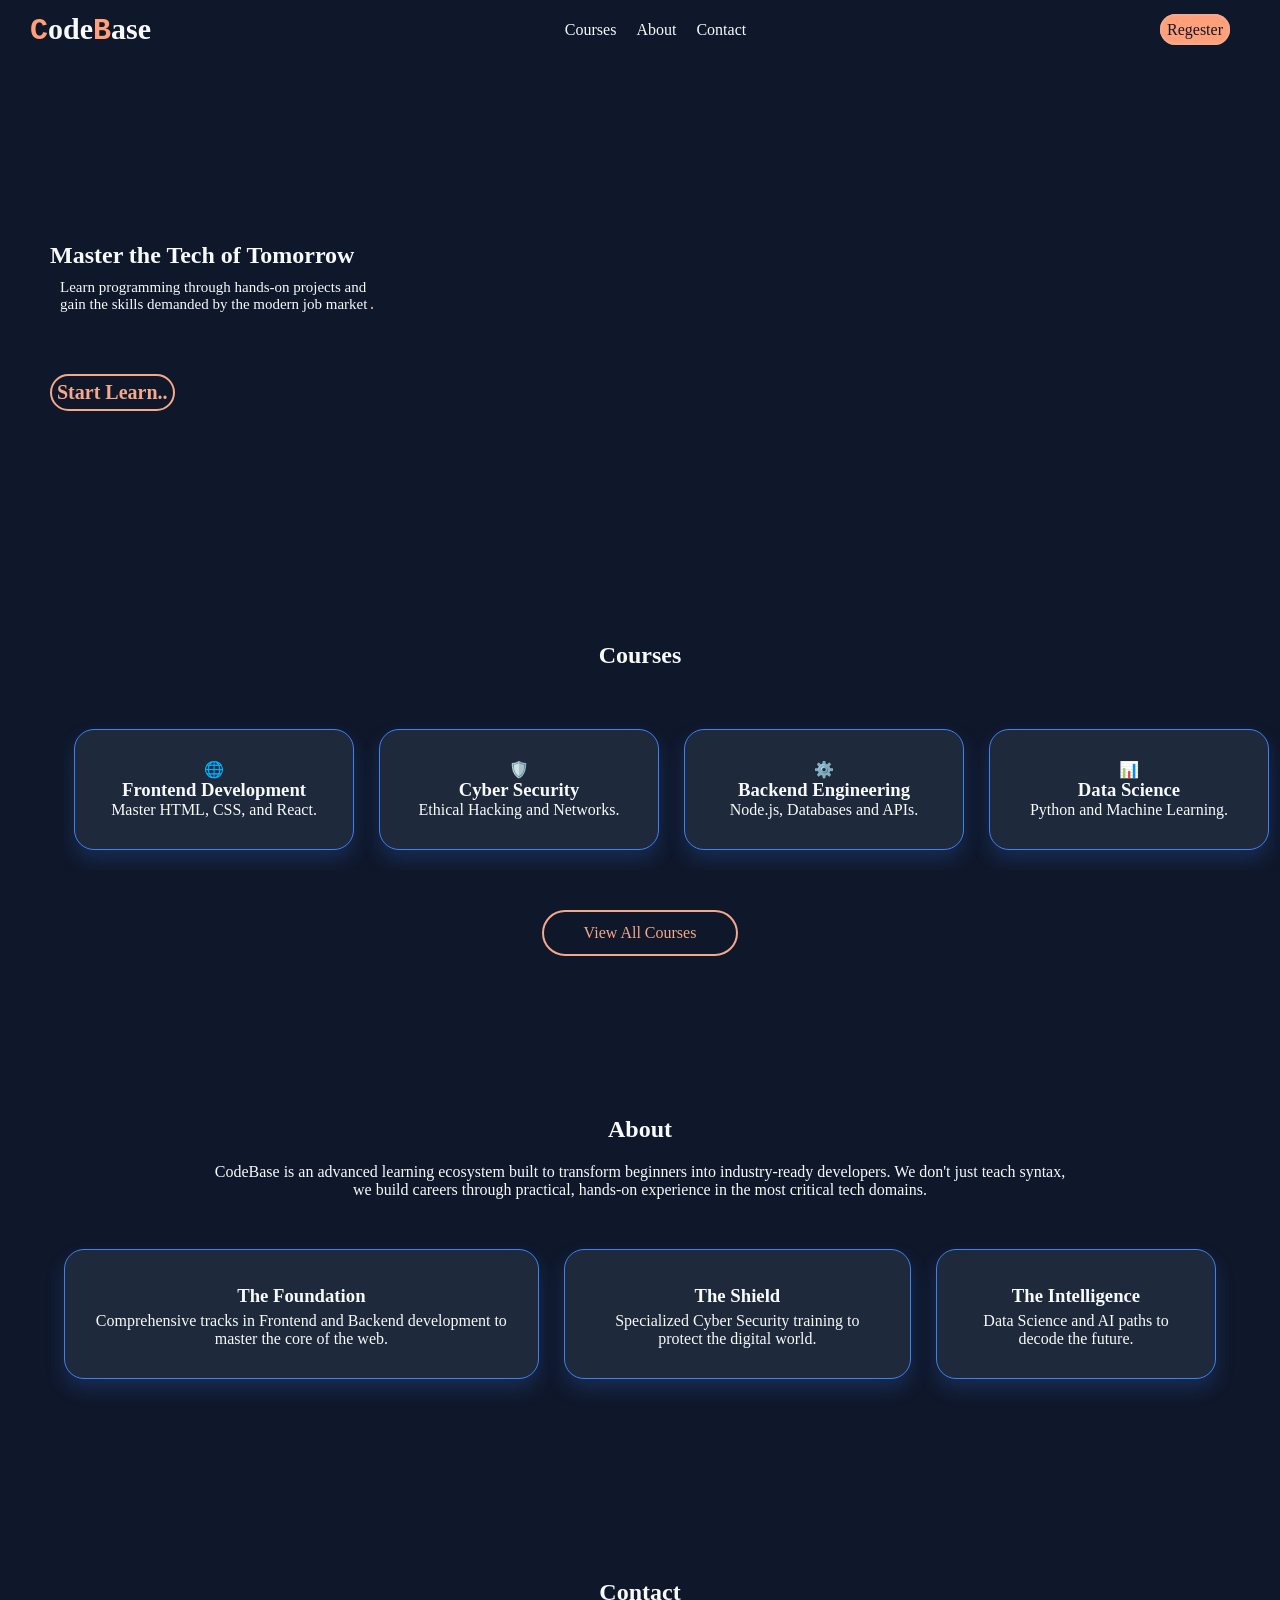
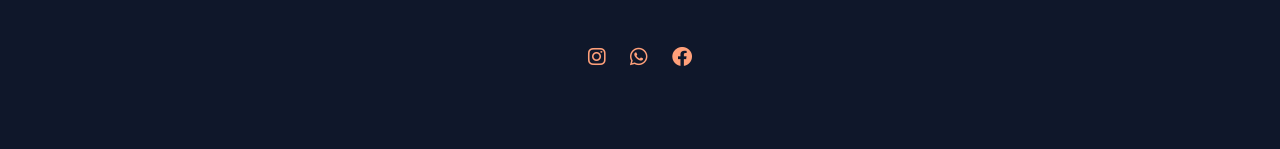
==== index.html @ 5f97058b "Add files via upload" ====
<!doctype html>
<html lang="en">
  <head>
    <meta charset="UTF-8" />
    <meta name="viewport" content="width=device-width, initial-scale=1.0" />
    <title>CodeBase</title>
    <link rel="stylesheet" href="style.css" />
    <link
      rel="stylesheet"
      href="https://cdnjs.cloudflare.com/ajax/libs/font-awesome/6.0.0/css/all.min.css"
    />
  </head>
  <body>
    <nav>
      <a class="h1" href="index.html"> <samp>C</samp>ode<samp>B</samp>ase</a>
      <div class="maun">
        <a href="#courses-section">Courses</a>
        <a href="#about-section">About</a>
        <a href="#Contact-section">Contact</a>
      </div>
      <div class="bot-regester">
        <a href="regester.html" class="regester">Regester</a>
      </div>
    </nav>
    <br />
    <br />
    <div class="center">
      <div class="open1">
        <div class="left">
          <h2>Master the Tech of Tomorrow</h2>
          <p class="p">
            Learn programming through hands-on projects and <br />gain the
            skills demanded by the modern job market<samp>.</samp>
          </p>
          <a class="startb" href="regester.html">Start Learn..</a>
        </div>
        <div class="right">
          <img src="image/1.png" class="slide" />
          <img src="image/2.png" class="slide" />
          <img src="image/3.png" class="slide" />
        </div>
      </div>
    </div>
    <section id="courses-section">
      <br />
      <br />
      <h2 class="section-title">Courses</h2>

      <div class="courses-container">
        <div class="course-card">
          <div class="card-icon">🌐</div>
          <h3>Frontend Development</h3>
          <p>Master HTML, CSS, and React.</p>
        </div>

        <div class="course-card">
          <div class="card-icon">🛡️</div>
          <h3>Cyber Security</h3>
          <p>Ethical Hacking and Networks.</p>
        </div>

        <div class="course-card">
          <div class="card-icon">⚙️</div>
          <h3>Backend Engineering</h3>
          <p>Node.js, Databases and APIs.</p>
        </div>

        <div class="course-card">
          <div class="card-icon">📊</div>
          <h3>Data Science</h3>
          <p>Python and Machine Learning.</p>
        </div>
        <div class="course-card">
          <div class="card-icon">🌐</div>
          <h3>Frontend Development</h3>
          <p>Master HTML, CSS, and React.</p>
        </div>

        <div class="course-card">
          <div class="card-icon">🛡️</div>
          <h3>Cyber Security</h3>
          <p>Ethical Hacking and Networks.</p>
        </div>

        <div class="course-card">
          <div class="card-icon">⚙️</div>
          <h3>Backend Engineering</h3>
          <p>Node.js, Databases and APIs.</p>
        </div>

        <div class="course-card">
          <div class="card-icon">📊</div>
          <h3>Data Science</h3>
          <p>Python and Machine Learning.</p>
        </div>
      </div>

      <div class="more">
        <a href="courses.html" class="more-btn">View All Courses</a>
      </div>
    </section>
    <div id="about-section">
      <h2 class="section-title">About</h2>

      <p>
        CodeBase is an advanced learning ecosystem built to transform beginners
        into industry-ready developers. We don't just teach syntax,<br />
        we build careers through practical, hands-on experience in the most
        critical tech domains.
      </p>
      <div class="about-container">
        <div class="core-card">
          <h3>The Foundation</h3>
          <p>
            Comprehensive tracks in Frontend and Backend development to master
            the core of the web.
          </p>
        </div>
        <div class="core-card">
          <h3>The Shield</h3>
          <p>
            Specialized Cyber Security training to protect the digital world.
          </p>
        </div>
        <div class="core-card">
          <h3>The Intelligence</h3>
          <p>Data Science and AI paths to decode the future.</p>
        </div>
      </div>
    </div>
    <div id="Contact-section">
      <h2>Contact</h2>
      <div class="SocialMedia">
        <a href="https://www.instagram.com/_ahmed_nabil_12_/" target="_blank"
          ><i class="fab fa-instagram"></i
        ></a>
        <a href="#" target="_blank"><i class="fab fa-whatsapp"></i></a>
        <a href="#" target="_blank"><i class="fab fa-facebook"></i></a>
      </div>
    </div>
  </body>
</html>
---- style.css ----
* {
  margin: 0;
  padding: 0;
  box-sizing: border-box;
}

body {
  background-color: #0f172a;
  color: #f8fafc;
}

nav {
  display: flex;
  align-items: center;
  justify-content: space-between;
  padding: 30px;
  position: sticky;
  top: 0;
  width: 100%;
  height: 50px;
  background-color: #0f172a;
  z-index: 100;
}

.h1 {
  font-size: 30px;
  font-weight: bold;
}

samp {
  color: #ffa07a;
  
}

.maun {
  display: flex;
  gap: 20px;
  transition: 0.3s;
}

.maun a:hover {
  border-bottom: 2px solid #ffa07a;
  color: #ffa07a;
  transition: border;
}

.regester {
  border: 2px solid #f5a88a;
  border-radius: 30px;
  padding: 5px;
  margin-right: 20px;
  background-color: #ffa07a;
  color: #0f172a;
  transition: 0.3s;
}

.regester:hover {
  color: #ffa07a;
  background-color: #0f172a;
}

a {
  text-decoration: none;
  color: #f8fafc;
}

/* index---------------------------- */
.open1 {
  margin-top: 70px;
  display: flex;
  align-items: center;
  justify-content: space-between;
}

.left {
  margin-left: 50px;
  display: flex;
  flex-direction: column;
  align-items: flex-start;
  width: 500px;
}

.p {
  font-size: 15px;
  margin: 10px;
}

.startb {
  margin-top: 50px;
  border: 2px solid #f5a88a;
  border-radius: 30px;
  padding: 5px;
  color: #f5a88a;
  font-size: 20px;
  font-weight: bold;
  transition: 0.3s;
}

.startb:hover {
  color: #0f172a;
  background-color: #f5a88a;
}

.right {
  margin-right: 20px;
  position: relative;
  width: 500px;
  height: 320px;
  overflow: hidden;
  padding: 5px;
}

.slide {
  position: absolute;
  top: 20px;
  left: 0px;
  right: 20px;
  width: 480px;
  height: 280px;
  object-fit: cover;
  opacity: 0;
  animation: slideShow 9s infinite;
  filter: drop-shadow(0 0 10px rgba(59, 130, 246, 0.5));
}

.slide:nth-child(2) {
  animation-delay: 3s;
}

.slide:nth-child(3) {
  animation-delay: 6s;
}

@keyframes slideShow {
  0% {
    opacity: 0;
  }

  10% {
    opacity: 1;
  }

  33% {
    opacity: 1;
  }

  43% {
    opacity: 0;
  }

  100% {
    opacity: 0;
  }
}

/* -----------------------------------------*/
#courses-section {
  padding: 80px 5%;
  background: #0f172a;
  text-align: center;
  overflow: hidden;
}

#courses-section h2 {
  margin: 40px;
}

.courses-container {
  display: flex;
  gap: 25px;
  overflow-x: auto;
  padding: 20px 10px;
  scroll-behavior: smooth;
  width: calc(300px * 8);
  animation: scroll 20s linear infinite;
}

@keyframes scroll {
  0% {
    transform: translateX(0);
  }

  100% {
    transform: translateX(calc(-300px * 4));
  }
}

.courses-container::-webkit-scrollbar {
  display: none;
}

.course-card {
  min-width: 280px;
  background: #1e293b;
  border: 1px solid #3b82f6;
  padding: 30px;
  border-radius: 20px;
  transition: 0.4s;
  box-shadow: 0 10px 20px rgba(59, 130, 246, 0.2);
}

.course-card:hover {
  transform: translateY(-10px);
}

.more-btn {
  display: inline-block;
  margin-top: 40px;
  padding: 12px 40px;
  border: 2px solid #f5a88a;
  color: #f5a88a;
  border-radius: 30px;
  text-decoration: none;
  transition: 0.3s;
}

.more-btn:hover {
  background: #f5a88a;
  color: #0f172a;
}

#about-section {
  padding: 80px 5%;
  background: #0f172a;
  text-align: center;
}

#about-section h2 {
  margin-bottom: 20px;
}

.about-container {
  display: flex;
  gap: 25px;
  margin-top: 50px;
}

.core-card {
  min-width: 280px;
  background: #1e293b;
  border: 1px solid #3b82f6;
  padding: 30px;
  border-radius: 20px;
  box-shadow: 0 10px 20px rgba(59, 130, 246, 0.2);
}

.core-card h3 {
  margin: 5px;
}

#Contact-section {
  padding: 80px 5%;
  background: #0f172a;
  text-align: center;
}

#Contact-section h2 {
  margin: 40px;
}

.SocialMedia a {
  color: #ffa07a;
  font-size: 20px;
  text-decoration: none;
  margin: 10px;
}

.SocialMedia a:hover {
  text-shadow:
    0 0 25px rgba(255, 160, 122, 0.5),
    0 0 25px rgba(255, 160, 122, 0.5);
}

/* courses-------------------------------------------------- */
#course-card-container {
  display: flex;
  width: 100%;
  gap: 25px;
  margin: 50px 0;
  padding: 20px 10px;
}

.courses-card {
  background-color: #1e293b;
  border: 1px solid #3b82f6;
  padding: 30px;
  border-radius: 20px;
  transition: 0.4s;
  box-shadow: 0 10px 20px rgba(59, 130, 246, 0.2);
  width: 280px;
}

.courses-card:hover {
  transform: translateY(-10px);
}

.courses-card img {
  box-shadow: 0 10px 20px rgba(59, 130, 246, 0.2);
  border-radius: 20px;
  width: 100%;
  height: 150px;
}

.courses-card h3 {
  margin: 10px;
}

.btn-sm {
  border: 2px solid #f5a88a;
  border-radius: 30px;
  padding: 5px;
  margin-right: 20px;
  background-color: #ffa07a;
  color: #0f172a;
  transition: 0.3s;
  margin: 70px 0;
  z-index: 10;
  transition: 0.4s;
}

.btn-sm:hover {
  box-shadow:
    0 0 10px rgba(255, 160, 122, 0.5),
    0 0 25px rgba(255, 160, 122, 0.2);
}

/* regester------------------------------------------- */
.body-content {
  display: flex;
  justify-content: center;
  align-items: center;
  min-height: 90vh;
  background-color: #0f172a;
}

.container {
  position: relative;
  width: 850px;
  height: 400px;
  background-color: #1e293b;
  border-radius: 30px;
  box-shadow: 0 0 30px rgba(59, 130, 246, 0.2);
  overflow: hidden;
}

#toggle-state:checked ~ .form-box {
  right: 50%;
}

.form-box {
  position: absolute;
  top: 0;
  right: 0;
  width: 50%;
  height: 100%;
  background-color: #1e293b;
  display: flex;
  flex-direction: column;
  align-items: center;
  justify-content: center;
  text-align: center;
  padding: 40px;
  transition: all 0.6s ease-in-out;
}

.form-box.login {
  z-index: 2;
  opacity: 1;
}

.form-box.register {
  z-index: 1;
  opacity: 0;
  pointer-events: none;
}

#toggle-state:checked ~ .form-box.login {
  opacity: 0;
  z-index: 1;
  pointer-events: none;
}

#toggle-state:checked ~ .form-box.register {
  opacity: 1;
  z-index: 2;
  pointer-events: auto;
}

.form-box h1 {
  font-size: 30px;
  margin-bottom: 20px;
  color: #fff;
}
.form-box p {
  font-size: 14.5px;
  margin: 15px 0;
  color: #cbd5e1;
}
form {
  width: 100%;
}

.input-box {
  position: relative;
  margin: 20px 0;
}
.input-box input {
  width: 100%;
  padding: 13px 50px 13px 20px;
  border: none;
  border-radius: 8px;
  outline: none;
  font-size: 16px;
  color: #333;
  font-weight: 500;
  background: #fff;
}
.input-box i {
  position: absolute;
  right: 20px;
  top: 50%;
  transform: translateY(-50%);
  font-size: 20px;
  color: #333;
}

.btn {
  width: 100%;
  height: 48px;
  background-color: #f5a88a;
  border-radius: 30px;
  border: none;
  cursor: pointer;
  font-size: 16px;
  color: #0f172a;
  font-weight: 600;
  display: flex;
  justify-content: center;
  align-items: center;
}

.toggle-box {
  position: absolute;
  width: 100%;
  height: 100%;
}

.toggle-box::before {
  content: "";
  position: absolute;
  left: -250%;
  width: 300%;
  height: 100%;
  background-color: #f5a88a;
  border-radius: 150px;
  z-index: 2;
  transition: 1.8s ease-in-out;
}

#toggle-state:checked ~ .toggle-box::before {
  left: 50%;
}

.toggle-panel {
  position: absolute;
  width: 50%;
  height: 100%;
  color: #0f172a;
  display: flex;
  flex-direction: column;
  justify-content: center;
  align-items: center;
  z-index: 2;
  transition: 0.6s ease-in-out;
}

.toggle-panel.toggle-left {
  left: 0;
  transition-delay: 1.2s;
}

#toggle-state:checked ~ .toggle-box .toggle-panel.toggle-left {
  left: -50%;
  transition-delay: 0.6s;
}

.toggle-panel.toggle-right {
  right: -50%;
  transition-delay: 0.6s;
}

#toggle-state:checked ~ .toggle-box .toggle-panel.toggle-right {
  right: 0;
  transition-delay: 1.2s;
}
.toggle-panel p{
    margin-bottom: 20px;
}

.toggle-panel .btn {
  width: 160px;
  height: 46px;
  background: transparent;
  border: 2px solid #1e293b;
  color: #1e293b;
}

.toggle-panel .btn:hover {
  border: 2px solid #fff;
  color: #fff;
}
.forgot-link {
    margin-bottom: 10px;
}
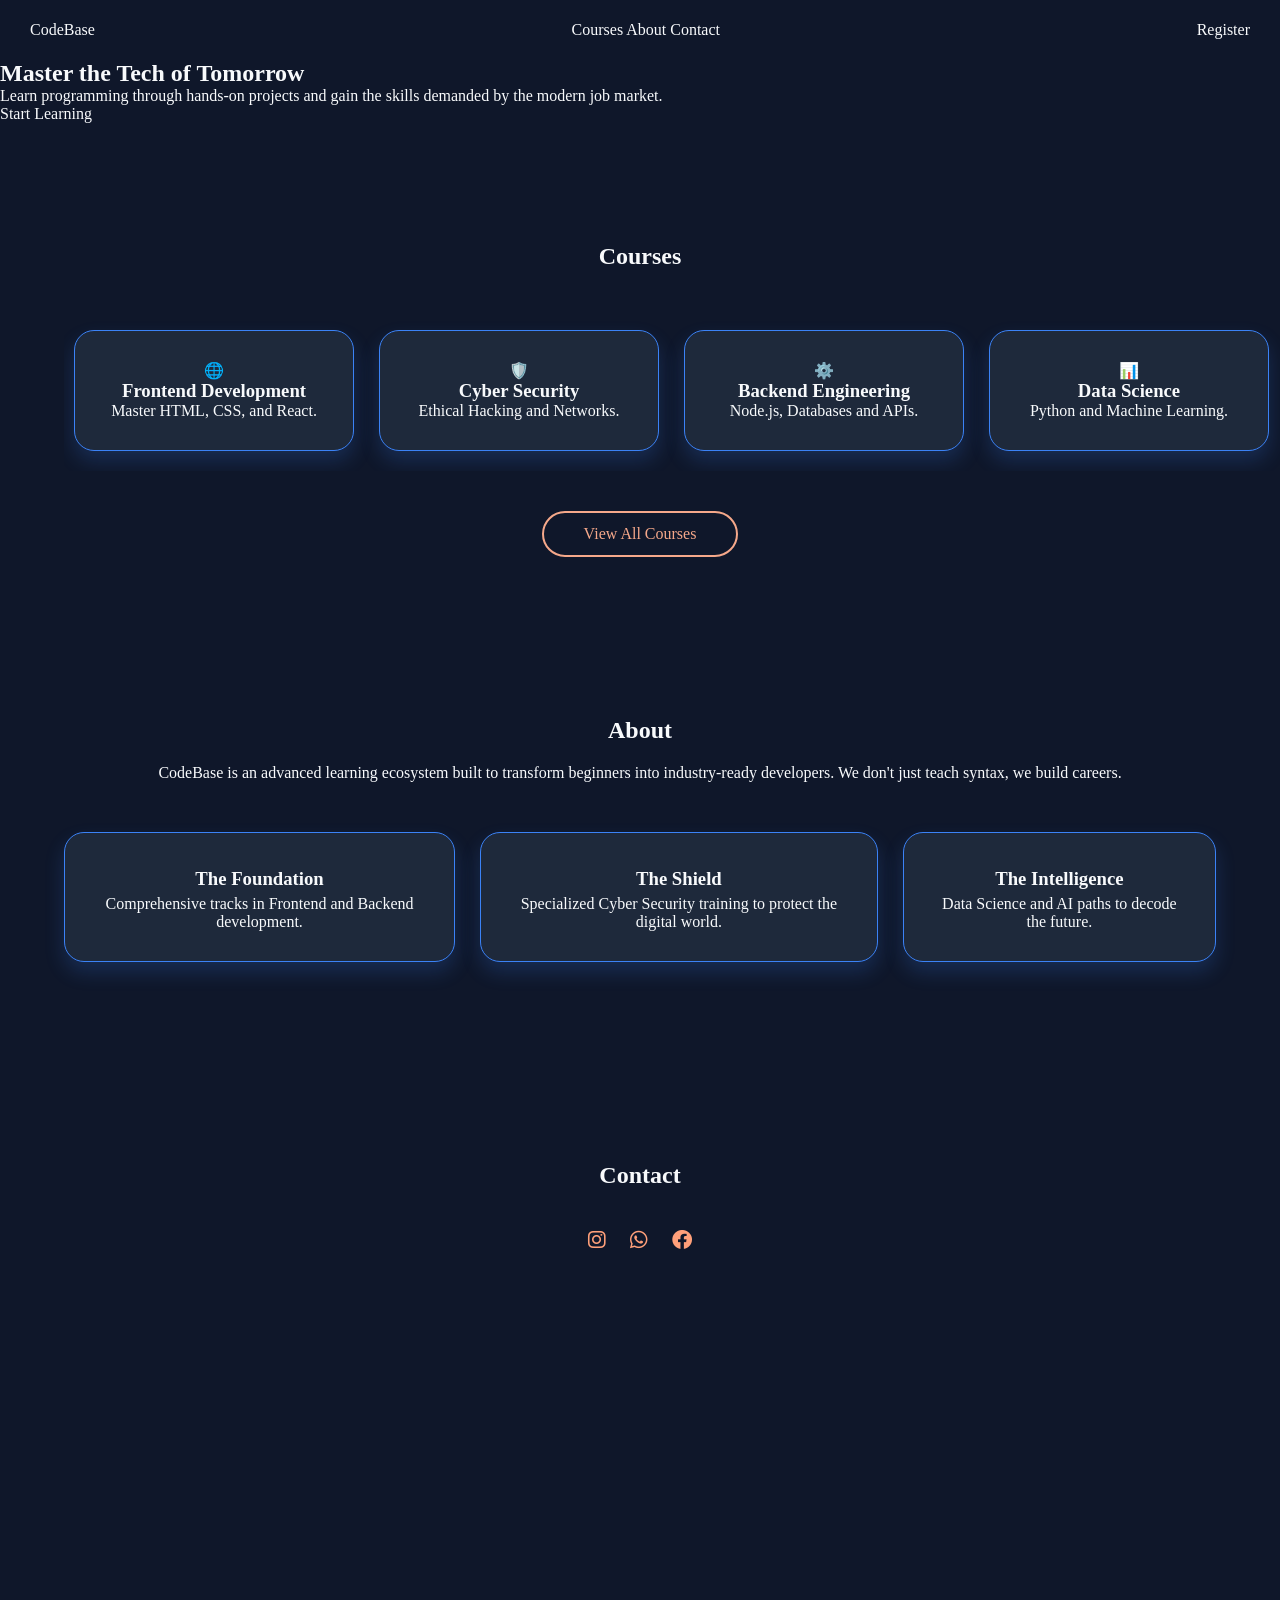
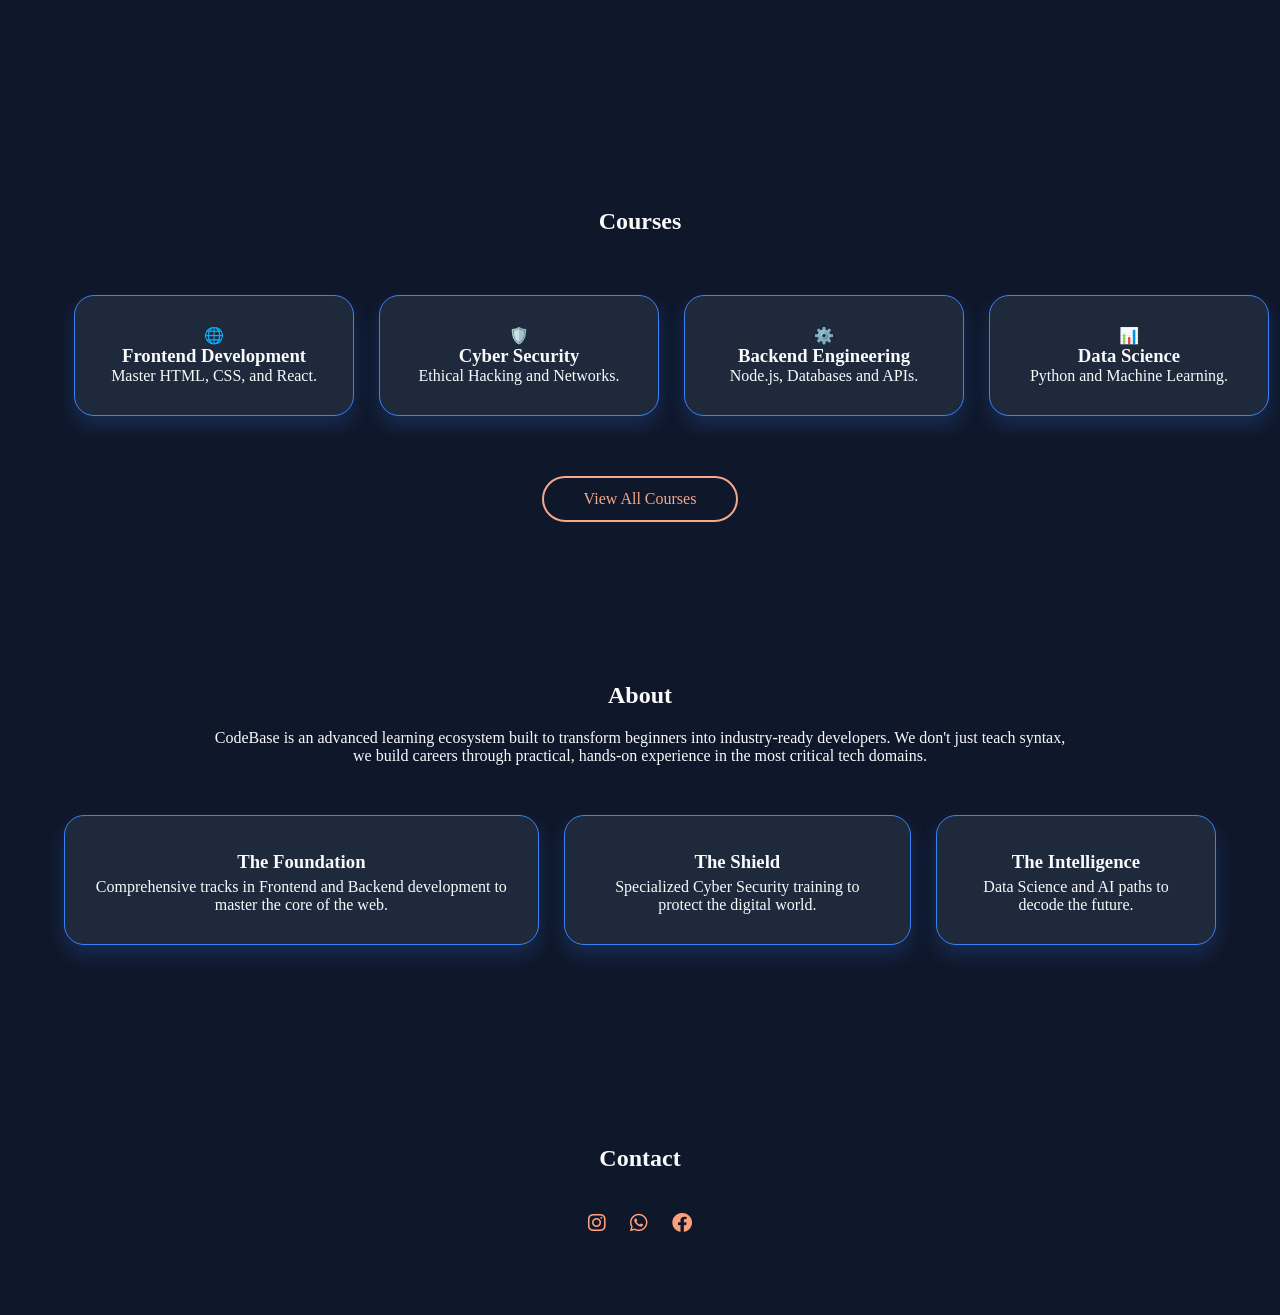
==== commit 5b9b85ac: "Update index.html" ====
--- a/index.html
+++ b/index.html
@@ -3,7 +3,7 @@
   <head>
     <meta charset="UTF-8" />
     <meta name="viewport" content="width=device-width, initial-scale=1.0" />
-    <title>CodeBase</title>
+    <title>CodeBase | Master the Tech</title>
     <link rel="stylesheet" href="style.css" />
     <link
       rel="stylesheet"
@@ -12,29 +12,98 @@
   </head>
   <body>
     <nav>
-      <a class="h1" href="index.html"> <samp>C</samp>ode<samp>B</samp>ase</a>
-      <div class="maun">
+      <a class="logo" href="index.html"><span>C</span>ode<span>B</span>ase</a>
+      <div class="main-nav">
         <a href="#courses-section">Courses</a>
         <a href="#about-section">About</a>
         <a href="#Contact-section">Contact</a>
       </div>
-      <div class="bot-regester">
-        <a href="regester.html" class="regester">Regester</a>
+      <div class="nav-right">
+        <a href="register.html" class="register-btn">Register</a>
       </div>
     </nav>
-    <br />
-    <br />
-    <div class="center">
-      <div class="open1">
-        <div class="left">
+
+    <header class="hero-section">
+      <div class="hero-container">
+        <div class="hero-left">
           <h2>Master the Tech of Tomorrow</h2>
-          <p class="p">
-            Learn programming through hands-on projects and <br />gain the
-            skills demanded by the modern job market<samp>.</samp>
+          <p>
+            Learn programming through hands-on projects and gain the
+            skills demanded by the modern job market.
           </p>
-          <a class="startb" href="regester.html">Start Learn..</a>
-        </div>
-        <div class="right">
+          <a class="start-btn" href="register.html">Start Learning</a>
+        </div>
+        <div class="hero-right">
+          <img src="image/1.png" class="slide" alt="Tech 1" />
+          <img src="image/2.png" class="slide" alt="Tech 2" />
+          <img src="image/3.png" class="slide" alt="Tech 3" />
+        </div>
+      </div>
+    </header>
+
+    <section id="courses-section">
+      <h2 class="section-title">Courses</h2>
+      <div class="courses-container">
+        <div class="course-card">
+          <div class="card-icon">🌐</div>
+          <h3>Frontend Development</h3>
+          <p>Master HTML, CSS, and React.</p>
+        </div>
+        <div class="course-card">
+          <div class="card-icon">🛡️</div>
+          <h3>Cyber Security</h3>
+          <p>Ethical Hacking and Networks.</p>
+        </div>
+        <div class="course-card">
+          <div class="card-icon">⚙️</div>
+          <h3>Backend Engineering</h3>
+          <p>Node.js, Databases and APIs.</p>
+        </div>
+        <div class="course-card">
+          <div class="card-icon">📊</div>
+          <h3>Data Science</h3>
+          <p>Python and Machine Learning.</p>
+        </div>
+        </div>
+      <div class="view-more">
+        <a href="courses.html" class="more-btn">View All Courses</a>
+      </div>
+    </section>
+
+    <section id="about-section">
+      <h2 class="section-title">About</h2>
+      <div class="about-content">
+        <p>
+          CodeBase is an advanced learning ecosystem built to transform beginners
+          into industry-ready developers. We don't just teach syntax, we build careers.
+        </p>
+        <div class="about-container">
+          <div class="core-card">
+            <h3>The Foundation</h3>
+            <p>Comprehensive tracks in Frontend and Backend development.</p>
+          </div>
+          <div class="core-card">
+            <h3>The Shield</h3>
+            <p>Specialized Cyber Security training to protect the digital world.</p>
+          </div>
+          <div class="core-card">
+            <h3>The Intelligence</h3>
+            <p>Data Science and AI paths to decode the future.</p>
+          </div>
+        </div>
+      </div>
+    </section>
+
+    <footer id="Contact-section">
+      <h2>Contact</h2>
+      <div class="SocialMedia">
+        <a href="https://www.instagram.com/_ahmed_nabil_12_/" target="_blank"><i class="fab fa-instagram"></i></a>
+        <a href="#" target="_blank"><i class="fab fa-whatsapp"></i></a>
+        <a href="#" target="_blank"><i class="fab fa-facebook"></i></a>
+      </div>
+    </footer>
+  </body>
+</html>        <div class="right">
           <img src="image/1.png" class="slide" />
           <img src="image/2.png" class="slide" />
           <img src="image/3.png" class="slide" />
